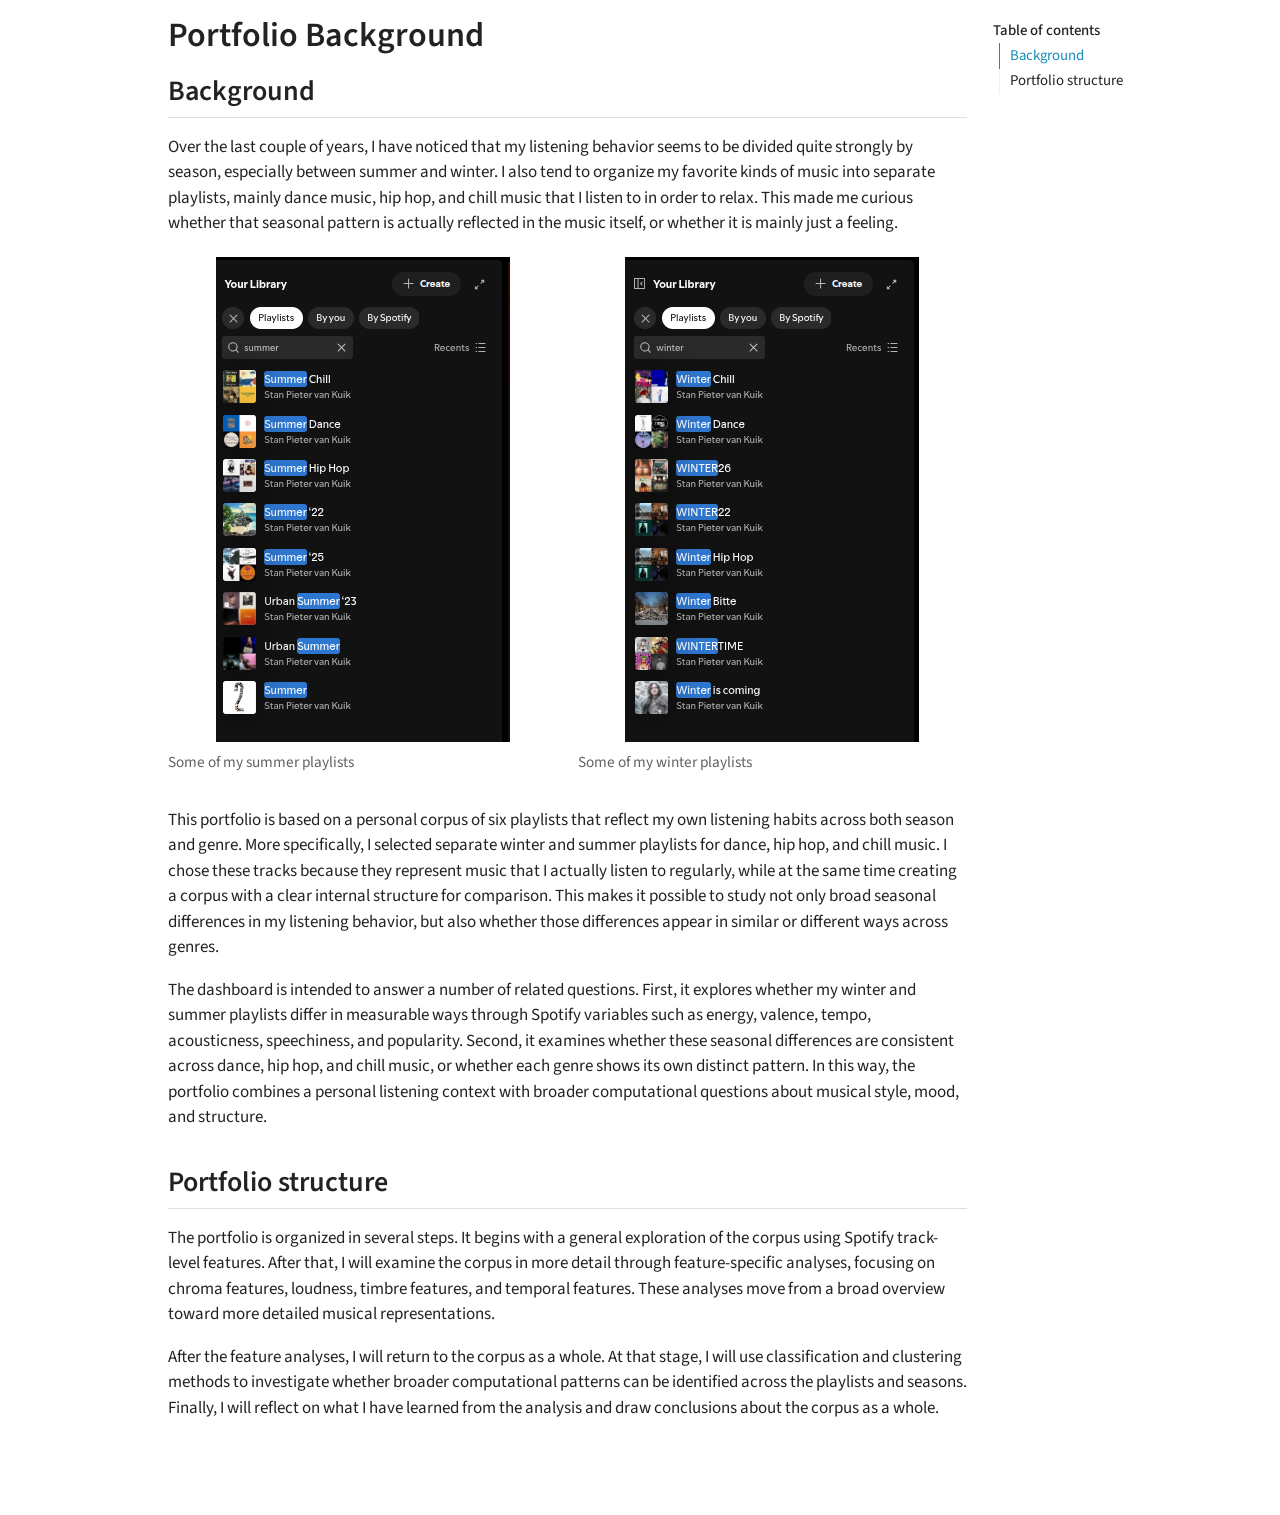
==== portfolio/background.html @ 5f1fb8e8 "Almost finished portfolio" ====
<!DOCTYPE html>
<html xmlns="http://www.w3.org/1999/xhtml" lang="en" xml:lang="en"><head>

<meta charset="utf-8">
<meta name="generator" content="quarto-1.8.25">

<meta name="viewport" content="width=device-width, initial-scale=1.0, user-scalable=yes">


<title>Portfolio Background</title>
<style>
code{white-space: pre-wrap;}
span.smallcaps{font-variant: small-caps;}
div.columns{display: flex; gap: min(4vw, 1.5em);}
div.column{flex: auto; overflow-x: auto;}
div.hanging-indent{margin-left: 1.5em; text-indent: -1.5em;}
ul.task-list{list-style: none;}
ul.task-list li input[type="checkbox"] {
  width: 0.8em;
  margin: 0 0.8em 0.2em -1em; /* quarto-specific, see https://github.com/quarto-dev/quarto-cli/issues/4556 */ 
  vertical-align: middle;
}
</style>


<script src="background_files/libs/clipboard/clipboard.min.js"></script>
<script src="background_files/libs/quarto-html/quarto.js" type="module"></script>
<script src="background_files/libs/quarto-html/tabsets/tabsets.js" type="module"></script>
<script src="background_files/libs/quarto-html/axe/axe-check.js" type="module"></script>
<script src="background_files/libs/quarto-html/popper.min.js"></script>
<script src="background_files/libs/quarto-html/tippy.umd.min.js"></script>
<script src="background_files/libs/quarto-html/anchor.min.js"></script>
<link href="background_files/libs/quarto-html/tippy.css" rel="stylesheet">
<link href="background_files/libs/quarto-html/quarto-syntax-highlighting-7b89279ff1a6dce999919e0e67d4d9ec.css" rel="stylesheet" id="quarto-text-highlighting-styles">
<script src="background_files/libs/bootstrap/bootstrap.min.js"></script>
<link href="background_files/libs/bootstrap/bootstrap-icons.css" rel="stylesheet">
<link href="background_files/libs/bootstrap/bootstrap-a5cc46ccaf4f09d2973d35409a5d0150.min.css" rel="stylesheet" append-hash="true" id="quarto-bootstrap" data-mode="light">


</head>

<body class="quarto-light">

<div id="quarto-content" class="page-columns page-rows-contents page-layout-article">
<div id="quarto-margin-sidebar" class="sidebar margin-sidebar">
  <nav id="TOC" role="doc-toc" class="toc-active">
    <h2 id="toc-title">Table of contents</h2>
   
  <ul>
  <li><a href="#background" id="toc-background" class="nav-link active" data-scroll-target="#background">Background</a></li>
  <li><a href="#portfolio-structure" id="toc-portfolio-structure" class="nav-link" data-scroll-target="#portfolio-structure">Portfolio structure</a></li>
  </ul>
</nav>
</div>
<main class="content" id="quarto-document-content">

<header id="title-block-header" class="quarto-title-block default">
<div class="quarto-title">
<h1 class="title">Portfolio Background</h1>
</div>



<div class="quarto-title-meta">

    
  
    
  </div>
  


</header>


<section id="background" class="level2">
<h2 class="anchored" data-anchor-id="background">Background</h2>
<p>Over the last couple of years, I have noticed that my listening behavior seems to be divided quite strongly by season, especially between summer and winter. I also tend to organize my favorite kinds of music into separate playlists, mainly dance music, hip hop, and chill music that I listen to in order to relax. This made me curious whether that seasonal pattern is actually reflected in the music itself, or whether it is mainly just a feeling.</p>
<div class="quarto-layout-panel" data-layout-ncol="2">
<div class="quarto-layout-row">
<div class="quarto-layout-cell" style="flex-basis: 50.0%;justify-content: flex-start;">
<div class="quarto-figure quarto-figure-center">
<figure class="figure">
<p><img src="images/screenshot1.png" class="img-fluid figure-img" alt="Screenshot of my summer playlists"></p>
<figcaption>Some of my summer playlists</figcaption>
</figure>
</div>
</div>
<div class="quarto-layout-cell" style="flex-basis: 50.0%;justify-content: flex-start;">
<div class="quarto-figure quarto-figure-center">
<figure class="figure">
<p><img src="images/screenshot2.png" class="img-fluid figure-img" alt="Screenshot of my winter playlists"></p>
<figcaption>Some of my winter playlists</figcaption>
</figure>
</div>
</div>
</div>
</div>
<p>This portfolio is based on a personal corpus of six playlists that reflect my own listening habits across both season and genre. More specifically, I selected separate winter and summer playlists for dance, hip hop, and chill music. I chose these tracks because they represent music that I actually listen to regularly, while at the same time creating a corpus with a clear internal structure for comparison. This makes it possible to study not only broad seasonal differences in my listening behavior, but also whether those differences appear in similar or different ways across genres.</p>
<p>The dashboard is intended to answer a number of related questions. First, it explores whether my winter and summer playlists differ in measurable ways through Spotify variables such as energy, valence, tempo, acousticness, speechiness, and popularity. Second, it examines whether these seasonal differences are consistent across dance, hip hop, and chill music, or whether each genre shows its own distinct pattern. In this way, the portfolio combines a personal listening context with broader computational questions about musical style, mood, and structure.</p>
</section>
<section id="portfolio-structure" class="level2">
<h2 class="anchored" data-anchor-id="portfolio-structure">Portfolio structure</h2>
<p>The portfolio is organized in several steps. It begins with a general exploration of the corpus using Spotify track-level features. After that, I will examine the corpus in more detail through feature-specific analyses, focusing on chroma features, loudness, timbre features, and temporal features. These analyses move from a broad overview toward more detailed musical representations.</p>
<p>After the feature analyses, I will return to the corpus as a whole. At that stage, I will use classification and clustering methods to investigate whether broader computational patterns can be identified across the playlists and seasons. Finally, I will reflect on what I have learned from the analysis and draw conclusions about the corpus as a whole.</p>
</section>

</main>
<!-- /main column -->
<script id="quarto-html-after-body" type="application/javascript">
  window.document.addEventListener("DOMContentLoaded", function (event) {
    const icon = "";
    const anchorJS = new window.AnchorJS();
    anchorJS.options = {
      placement: 'right',
      icon: icon
    };
    anchorJS.add('.anchored');
    const isCodeAnnotation = (el) => {
      for (const clz of el.classList) {
        if (clz.startsWith('code-annotation-')) {                     
          return true;
        }
      }
      return false;
    }
    const onCopySuccess = function(e) {
      // button target
      const button = e.trigger;
      // don't keep focus
      button.blur();
      // flash "checked"
      button.classList.add('code-copy-button-checked');
      var currentTitle = button.getAttribute("title");
      button.setAttribute("title", "Copied!");
      let tooltip;
      if (window.bootstrap) {
        button.setAttribute("data-bs-toggle", "tooltip");
        button.setAttribute("data-bs-placement", "left");
        button.setAttribute("data-bs-title", "Copied!");
        tooltip = new bootstrap.Tooltip(button, 
          { trigger: "manual", 
            customClass: "code-copy-button-tooltip",
            offset: [0, -8]});
        tooltip.show();    
      }
      setTimeout(function() {
        if (tooltip) {
          tooltip.hide();
          button.removeAttribute("data-bs-title");
          button.removeAttribute("data-bs-toggle");
          button.removeAttribute("data-bs-placement");
        }
        button.setAttribute("title", currentTitle);
        button.classList.remove('code-copy-button-checked');
      }, 1000);
      // clear code selection
      e.clearSelection();
    }
    const getTextToCopy = function(trigger) {
      const outerScaffold = trigger.parentElement.cloneNode(true);
      const codeEl = outerScaffold.querySelector('code');
      for (const childEl of codeEl.children) {
        if (isCodeAnnotation(childEl)) {
          childEl.remove();
        }
      }
      return codeEl.innerText;
    }
    const clipboard = new window.ClipboardJS('.code-copy-button:not([data-in-quarto-modal])', {
      text: getTextToCopy
    });
    clipboard.on('success', onCopySuccess);
    if (window.document.getElementById('quarto-embedded-source-code-modal')) {
      const clipboardModal = new window.ClipboardJS('.code-copy-button[data-in-quarto-modal]', {
        text: getTextToCopy,
        container: window.document.getElementById('quarto-embedded-source-code-modal')
      });
      clipboardModal.on('success', onCopySuccess);
    }
      var localhostRegex = new RegExp(/^(?:http|https):\/\/localhost\:?[0-9]*\//);
      var mailtoRegex = new RegExp(/^mailto:/);
        var filterRegex = new RegExp('/' + window.location.host + '/');
      var isInternal = (href) => {
          return filterRegex.test(href) || localhostRegex.test(href) || mailtoRegex.test(href);
      }
      // Inspect non-navigation links and adorn them if external
     var links = window.document.querySelectorAll('a[href]:not(.nav-link):not(.navbar-brand):not(.toc-action):not(.sidebar-link):not(.sidebar-item-toggle):not(.pagination-link):not(.no-external):not([aria-hidden]):not(.dropdown-item):not(.quarto-navigation-tool):not(.about-link)');
      for (var i=0; i<links.length; i++) {
        const link = links[i];
        if (!isInternal(link.href)) {
          // undo the damage that might have been done by quarto-nav.js in the case of
          // links that we want to consider external
          if (link.dataset.originalHref !== undefined) {
            link.href = link.dataset.originalHref;
          }
        }
      }
    function tippyHover(el, contentFn, onTriggerFn, onUntriggerFn) {
      const config = {
        allowHTML: true,
        maxWidth: 500,
        delay: 100,
        arrow: false,
        appendTo: function(el) {
            return el.parentElement;
        },
        interactive: true,
        interactiveBorder: 10,
        theme: 'quarto',
        placement: 'bottom-start',
      };
      if (contentFn) {
        config.content = contentFn;
      }
      if (onTriggerFn) {
        config.onTrigger = onTriggerFn;
      }
      if (onUntriggerFn) {
        config.onUntrigger = onUntriggerFn;
      }
      window.tippy(el, config); 
    }
    const noterefs = window.document.querySelectorAll('a[role="doc-noteref"]');
    for (var i=0; i<noterefs.length; i++) {
      const ref = noterefs[i];
      tippyHover(ref, function() {
        // use id or data attribute instead here
        let href = ref.getAttribute('data-footnote-href') || ref.getAttribute('href');
        try { href = new URL(href).hash; } catch {}
        const id = href.replace(/^#\/?/, "");
        const note = window.document.getElementById(id);
        if (note) {
          return note.innerHTML;
        } else {
          return "";
        }
      });
    }
    const xrefs = window.document.querySelectorAll('a.quarto-xref');
    const processXRef = (id, note) => {
      // Strip column container classes
      const stripColumnClz = (el) => {
        el.classList.remove("page-full", "page-columns");
        if (el.children) {
          for (const child of el.children) {
            stripColumnClz(child);
          }
        }
      }
      stripColumnClz(note)
      if (id === null || id.startsWith('sec-')) {
        // Special case sections, only their first couple elements
        const container = document.createElement("div");
        if (note.children && note.children.length > 2) {
          container.appendChild(note.children[0].cloneNode(true));
          for (let i = 1; i < note.children.length; i++) {
            const child = note.children[i];
            if (child.tagName === "P" && child.innerText === "") {
              continue;
            } else {
              container.appendChild(child.cloneNode(true));
              break;
            }
          }
          if (window.Quarto?.typesetMath) {
            window.Quarto.typesetMath(container);
          }
          return container.innerHTML
        } else {
          if (window.Quarto?.typesetMath) {
            window.Quarto.typesetMath(note);
          }
          return note.innerHTML;
        }
      } else {
        // Remove any anchor links if they are present
        const anchorLink = note.querySelector('a.anchorjs-link');
        if (anchorLink) {
          anchorLink.remove();
        }
        if (window.Quarto?.typesetMath) {
          window.Quarto.typesetMath(note);
        }
        if (note.classList.contains("callout")) {
          return note.outerHTML;
        } else {
          return note.innerHTML;
        }
      }
    }
    for (var i=0; i<xrefs.length; i++) {
      const xref = xrefs[i];
      tippyHover(xref, undefined, function(instance) {
        instance.disable();
        let url = xref.getAttribute('href');
        let hash = undefined; 
        if (url.startsWith('#')) {
          hash = url;
        } else {
          try { hash = new URL(url).hash; } catch {}
        }
        if (hash) {
          const id = hash.replace(/^#\/?/, "");
          const note = window.document.getElementById(id);
          if (note !== null) {
            try {
              const html = processXRef(id, note.cloneNode(true));
              instance.setContent(html);
            } finally {
              instance.enable();
              instance.show();
            }
          } else {
            // See if we can fetch this
            fetch(url.split('#')[0])
            .then(res => res.text())
            .then(html => {
              const parser = new DOMParser();
              const htmlDoc = parser.parseFromString(html, "text/html");
              const note = htmlDoc.getElementById(id);
              if (note !== null) {
                const html = processXRef(id, note);
                instance.setContent(html);
              } 
            }).finally(() => {
              instance.enable();
              instance.show();
            });
          }
        } else {
          // See if we can fetch a full url (with no hash to target)
          // This is a special case and we should probably do some content thinning / targeting
          fetch(url)
          .then(res => res.text())
          .then(html => {
            const parser = new DOMParser();
            const htmlDoc = parser.parseFromString(html, "text/html");
            const note = htmlDoc.querySelector('main.content');
            if (note !== null) {
              // This should only happen for chapter cross references
              // (since there is no id in the URL)
              // remove the first header
              if (note.children.length > 0 && note.children[0].tagName === "HEADER") {
                note.children[0].remove();
              }
              const html = processXRef(null, note);
              instance.setContent(html);
            } 
          }).finally(() => {
            instance.enable();
            instance.show();
          });
        }
      }, function(instance) {
      });
    }
        let selectedAnnoteEl;
        const selectorForAnnotation = ( cell, annotation) => {
          let cellAttr = 'data-code-cell="' + cell + '"';
          let lineAttr = 'data-code-annotation="' +  annotation + '"';
          const selector = 'span[' + cellAttr + '][' + lineAttr + ']';
          return selector;
        }
        const selectCodeLines = (annoteEl) => {
          const doc = window.document;
          const targetCell = annoteEl.getAttribute("data-target-cell");
          const targetAnnotation = annoteEl.getAttribute("data-target-annotation");
          const annoteSpan = window.document.querySelector(selectorForAnnotation(targetCell, targetAnnotation));
          const lines = annoteSpan.getAttribute("data-code-lines").split(",");
          const lineIds = lines.map((line) => {
            return targetCell + "-" + line;
          })
          let top = null;
          let height = null;
          let parent = null;
          if (lineIds.length > 0) {
              //compute the position of the single el (top and bottom and make a div)
              const el = window.document.getElementById(lineIds[0]);
              top = el.offsetTop;
              height = el.offsetHeight;
              parent = el.parentElement.parentElement;
            if (lineIds.length > 1) {
              const lastEl = window.document.getElementById(lineIds[lineIds.length - 1]);
              const bottom = lastEl.offsetTop + lastEl.offsetHeight;
              height = bottom - top;
            }
            if (top !== null && height !== null && parent !== null) {
              // cook up a div (if necessary) and position it 
              let div = window.document.getElementById("code-annotation-line-highlight");
              if (div === null) {
                div = window.document.createElement("div");
                div.setAttribute("id", "code-annotation-line-highlight");
                div.style.position = 'absolute';
                parent.appendChild(div);
              }
              div.style.top = top - 2 + "px";
              div.style.height = height + 4 + "px";
              div.style.left = 0;
              let gutterDiv = window.document.getElementById("code-annotation-line-highlight-gutter");
              if (gutterDiv === null) {
                gutterDiv = window.document.createElement("div");
                gutterDiv.setAttribute("id", "code-annotation-line-highlight-gutter");
                gutterDiv.style.position = 'absolute';
                const codeCell = window.document.getElementById(targetCell);
                const gutter = codeCell.querySelector('.code-annotation-gutter');
                gutter.appendChild(gutterDiv);
              }
              gutterDiv.style.top = top - 2 + "px";
              gutterDiv.style.height = height + 4 + "px";
            }
            selectedAnnoteEl = annoteEl;
          }
        };
        const unselectCodeLines = () => {
          const elementsIds = ["code-annotation-line-highlight", "code-annotation-line-highlight-gutter"];
          elementsIds.forEach((elId) => {
            const div = window.document.getElementById(elId);
            if (div) {
              div.remove();
            }
          });
          selectedAnnoteEl = undefined;
        };
          // Handle positioning of the toggle
      window.addEventListener(
        "resize",
        throttle(() => {
          elRect = undefined;
          if (selectedAnnoteEl) {
            selectCodeLines(selectedAnnoteEl);
          }
        }, 10)
      );
      function throttle(fn, ms) {
      let throttle = false;
      let timer;
        return (...args) => {
          if(!throttle) { // first call gets through
              fn.apply(this, args);
              throttle = true;
          } else { // all the others get throttled
              if(timer) clearTimeout(timer); // cancel #2
              timer = setTimeout(() => {
                fn.apply(this, args);
                timer = throttle = false;
              }, ms);
          }
        };
      }
        // Attach click handler to the DT
        const annoteDls = window.document.querySelectorAll('dt[data-target-cell]');
        for (const annoteDlNode of annoteDls) {
          annoteDlNode.addEventListener('click', (event) => {
            const clickedEl = event.target;
            if (clickedEl !== selectedAnnoteEl) {
              unselectCodeLines();
              const activeEl = window.document.querySelector('dt[data-target-cell].code-annotation-active');
              if (activeEl) {
                activeEl.classList.remove('code-annotation-active');
              }
              selectCodeLines(clickedEl);
              clickedEl.classList.add('code-annotation-active');
            } else {
              // Unselect the line
              unselectCodeLines();
              clickedEl.classList.remove('code-annotation-active');
            }
          });
        }
    const findCites = (el) => {
      const parentEl = el.parentElement;
      if (parentEl) {
        const cites = parentEl.dataset.cites;
        if (cites) {
          return {
            el,
            cites: cites.split(' ')
          };
        } else {
          return findCites(el.parentElement)
        }
      } else {
        return undefined;
      }
    };
    var bibliorefs = window.document.querySelectorAll('a[role="doc-biblioref"]');
    for (var i=0; i<bibliorefs.length; i++) {
      const ref = bibliorefs[i];
      const citeInfo = findCites(ref);
      if (citeInfo) {
        tippyHover(citeInfo.el, function() {
          var popup = window.document.createElement('div');
          citeInfo.cites.forEach(function(cite) {
            var citeDiv = window.document.createElement('div');
            citeDiv.classList.add('hanging-indent');
            citeDiv.classList.add('csl-entry');
            var biblioDiv = window.document.getElementById('ref-' + cite);
            if (biblioDiv) {
              citeDiv.innerHTML = biblioDiv.innerHTML;
            }
            popup.appendChild(citeDiv);
          });
          return popup.innerHTML;
        });
      }
    }
  });
  </script>
</div> <!-- /content -->




</body></html>
---- portfolio/background_files/libs/quarto-html/tippy.css ----
.tippy-box[data-animation=fade][data-state=hidden]{opacity:0}[data-tippy-root]{max-width:calc(100vw - 10px)}.tippy-box{position:relative;background-color:#333;color:#fff;border-radius:4px;font-size:14px;line-height:1.4;white-space:normal;outline:0;transition-property:transform,visibility,opacity}.tippy-box[data-placement^=top]>.tippy-arrow{bottom:0}.tippy-box[data-placement^=top]>.tippy-arrow:before{bottom:-7px;left:0;border-width:8px 8px 0;border-top-color:initial;transform-origin:center top}.tippy-box[data-placement^=bottom]>.tippy-arrow{top:0}.tippy-box[data-placement^=bottom]>.tippy-arrow:before{top:-7px;left:0;border-width:0 8px 8px;border-bottom-color:initial;transform-origin:center bottom}.tippy-box[data-placement^=left]>.tippy-arrow{right:0}.tippy-box[data-placement^=left]>.tippy-arrow:before{border-width:8px 0 8px 8px;border-left-color:initial;right:-7px;transform-origin:center left}.tippy-box[data-placement^=right]>.tippy-arrow{left:0}.tippy-box[data-placement^=right]>.tippy-arrow:before{left:-7px;border-width:8px 8px 8px 0;border-right-color:initial;transform-origin:center right}.tippy-box[data-inertia][data-state=visible]{transition-timing-function:cubic-bezier(.54,1.5,.38,1.11)}.tippy-arrow{width:16px;height:16px;color:#333}.tippy-arrow:before{content:"";position:absolute;border-color:transparent;border-style:solid}.tippy-content{position:relative;padding:5px 9px;z-index:1}
---- portfolio/background_files/libs/quarto-html/quarto-syntax-highlighting-7b89279ff1a6dce999919e0e67d4d9ec.css ----
/* quarto syntax highlight colors */
:root {
  --quarto-hl-ot-color: #003B4F;
  --quarto-hl-at-color: #657422;
  --quarto-hl-ss-color: #20794D;
  --quarto-hl-an-color: #5E5E5E;
  --quarto-hl-fu-color: #4758AB;
  --quarto-hl-st-color: #20794D;
  --quarto-hl-cf-color: #003B4F;
  --quarto-hl-op-color: #5E5E5E;
  --quarto-hl-er-color: #AD0000;
  --quarto-hl-bn-color: #AD0000;
  --quarto-hl-al-color: #AD0000;
  --quarto-hl-va-color: #111111;
  --quarto-hl-bu-color: inherit;
  --quarto-hl-ex-color: inherit;
  --quarto-hl-pp-color: #AD0000;
  --quarto-hl-in-color: #5E5E5E;
  --quarto-hl-vs-color: #20794D;
  --quarto-hl-wa-color: #5E5E5E;
  --quarto-hl-do-color: #5E5E5E;
  --quarto-hl-im-color: #00769E;
  --quarto-hl-ch-color: #20794D;
  --quarto-hl-dt-color: #AD0000;
  --quarto-hl-fl-color: #AD0000;
  --quarto-hl-co-color: #5E5E5E;
  --quarto-hl-cv-color: #5E5E5E;
  --quarto-hl-cn-color: #8f5902;
  --quarto-hl-sc-color: #5E5E5E;
  --quarto-hl-dv-color: #AD0000;
  --quarto-hl-kw-color: #003B4F;
}

/* other quarto variables */
:root {
  --quarto-font-monospace: SFMono-Regular, Menlo, Monaco, Consolas, "Liberation Mono", "Courier New", monospace;
}

/* syntax highlight based on Pandoc's rules */
pre > code.sourceCode > span {
  color: #003B4F;
}

code.sourceCode > span {
  color: #003B4F;
}

div.sourceCode,
div.sourceCode pre.sourceCode {
  color: #003B4F;
}

/* Normal */
code span {
  color: #003B4F;
}

/* Alert */
code span.al {
  color: #AD0000;
  font-style: inherit;
}

/* Annotation */
code span.an {
  color: #5E5E5E;
  font-style: inherit;
}

/* Attribute */
code span.at {
  color: #657422;
  font-style: inherit;
}

/* BaseN */
code span.bn {
  color: #AD0000;
  font-style: inherit;
}

/* BuiltIn */
code span.bu {
  font-style: inherit;
}

/* ControlFlow */
code span.cf {
  color: #003B4F;
  font-weight: bold;
  font-style: inherit;
}

/* Char */
code span.ch {
  color: #20794D;
  font-style: inherit;
}

/* Constant */
code span.cn {
  color: #8f5902;
  font-style: inherit;
}

/* Comment */
code span.co {
  color: #5E5E5E;
  font-style: inherit;
}

/* CommentVar */
code span.cv {
  color: #5E5E5E;
  font-style: italic;
}

/* Documentation */
code span.do {
  color: #5E5E5E;
  font-style: italic;
}

/* DataType */
code span.dt {
  color: #AD0000;
  font-style: inherit;
}

/* DecVal */
code span.dv {
  color: #AD0000;
  font-style: inherit;
}

/* Error */
code span.er {
  color: #AD0000;
  font-style: inherit;
}

/* Extension */
code span.ex {
  font-style: inherit;
}

/* Float */
code span.fl {
  color: #AD0000;
  font-style: inherit;
}

/* Function */
code span.fu {
  color: #4758AB;
  font-style: inherit;
}

/* Import */
code span.im {
  color: #00769E;
  font-style: inherit;
}

/* Information */
code span.in {
  color: #5E5E5E;
  font-style: inherit;
}

/* Keyword */
code span.kw {
  color: #003B4F;
  font-weight: bold;
  font-style: inherit;
}

/* Operator */
code span.op {
  color: #5E5E5E;
  font-style: inherit;
}

/* Other */
code span.ot {
  color: #003B4F;
  font-style: inherit;
}

/* Preprocessor */
code span.pp {
  color: #AD0000;
  font-style: inherit;
}

/* SpecialChar */
code span.sc {
  color: #5E5E5E;
  font-style: inherit;
}

/* SpecialString */
code span.ss {
  color: #20794D;
  font-style: inherit;
}

/* String */
code span.st {
  color: #20794D;
  font-style: inherit;
}

/* Variable */
code span.va {
  color: #111111;
  font-style: inherit;
}

/* VerbatimString */
code span.vs {
  color: #20794D;
  font-style: inherit;
}

/* Warning */
code span.wa {
  color: #5E5E5E;
  font-style: italic;
}

.prevent-inlining {
  content: "</";
}

/*# sourceMappingURL=3944bc705cfaf4c80e56f77c5205168a.css.map */
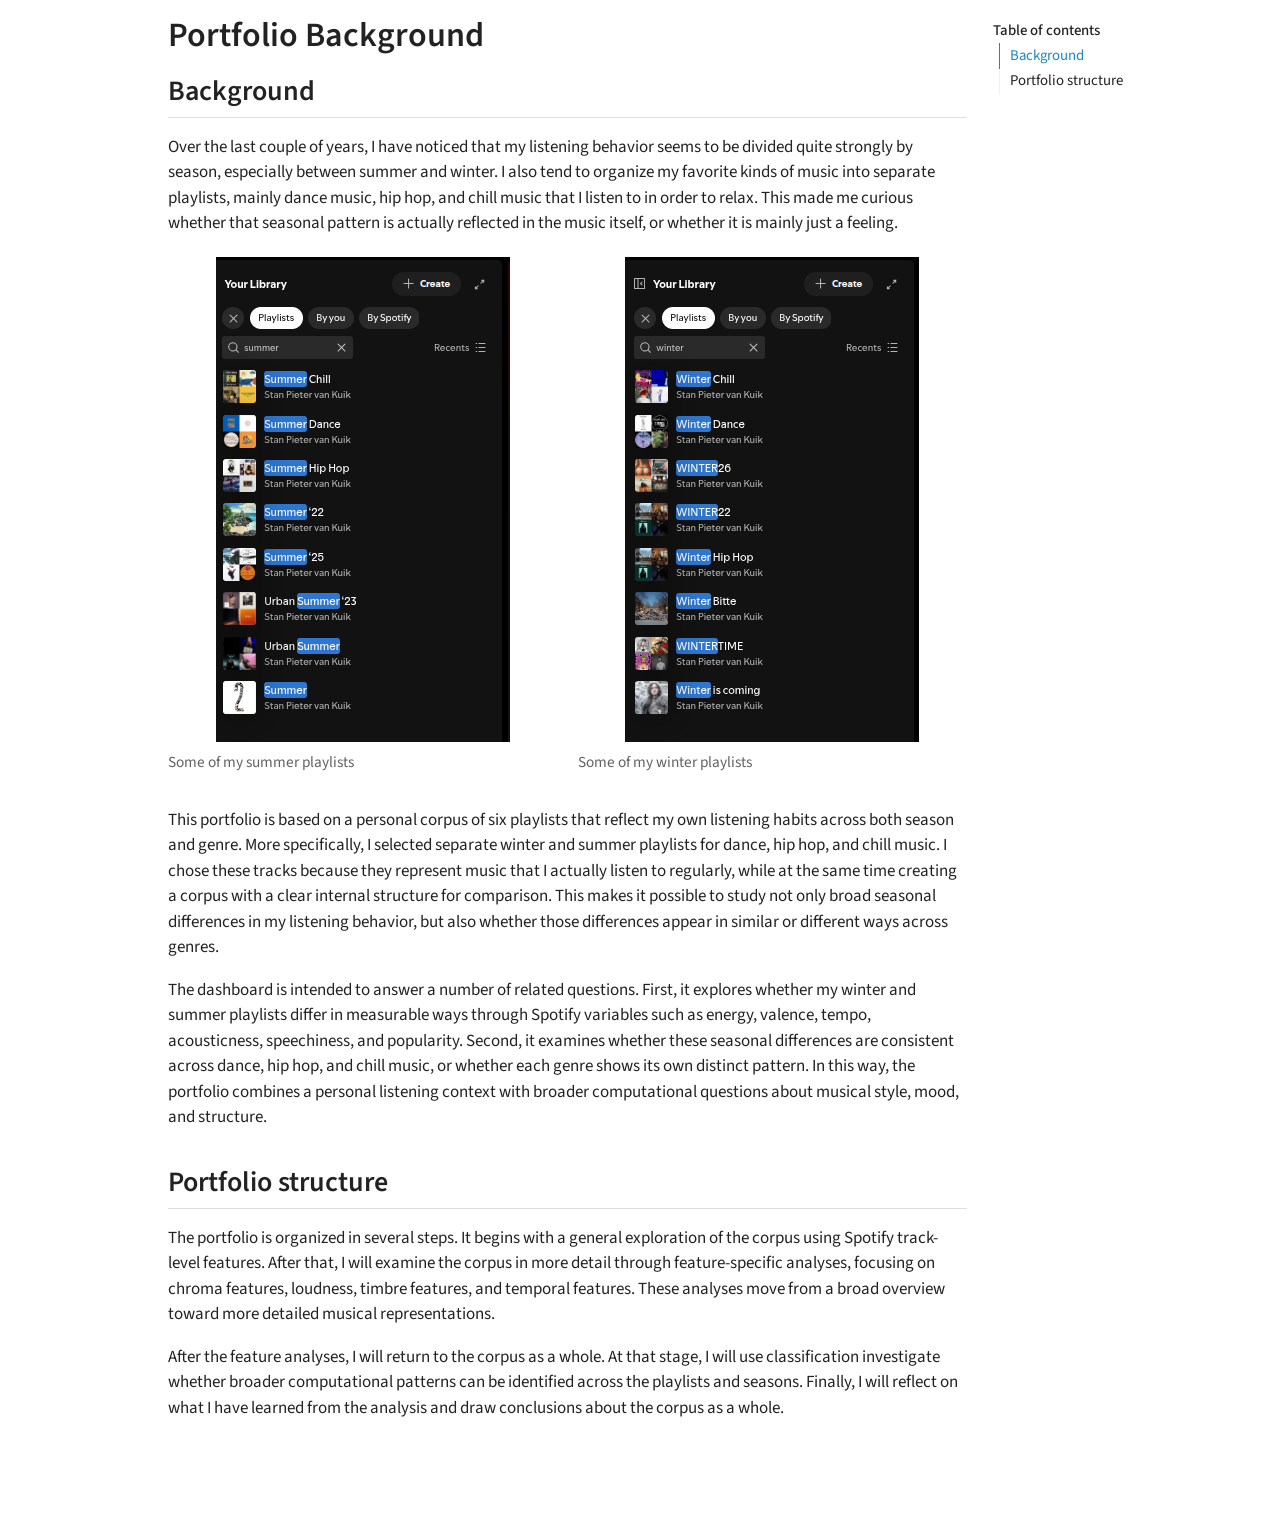
==== commit 549302f2: "? finished portfolio" ====
--- a/portfolio/background.html
+++ b/portfolio/background.html
@@ -102,7 +102,7 @@
 <section id="portfolio-structure" class="level2">
 <h2 class="anchored" data-anchor-id="portfolio-structure">Portfolio structure</h2>
 <p>The portfolio is organized in several steps. It begins with a general exploration of the corpus using Spotify track-level features. After that, I will examine the corpus in more detail through feature-specific analyses, focusing on chroma features, loudness, timbre features, and temporal features. These analyses move from a broad overview toward more detailed musical representations.</p>
-<p>After the feature analyses, I will return to the corpus as a whole. At that stage, I will use classification and clustering methods to investigate whether broader computational patterns can be identified across the playlists and seasons. Finally, I will reflect on what I have learned from the analysis and draw conclusions about the corpus as a whole.</p>
+<p>After the feature analyses, I will return to the corpus as a whole. At that stage, I will use classification investigate whether broader computational patterns can be identified across the playlists and seasons. Finally, I will reflect on what I have learned from the analysis and draw conclusions about the corpus as a whole.</p>
 </section>
 
 </main>
